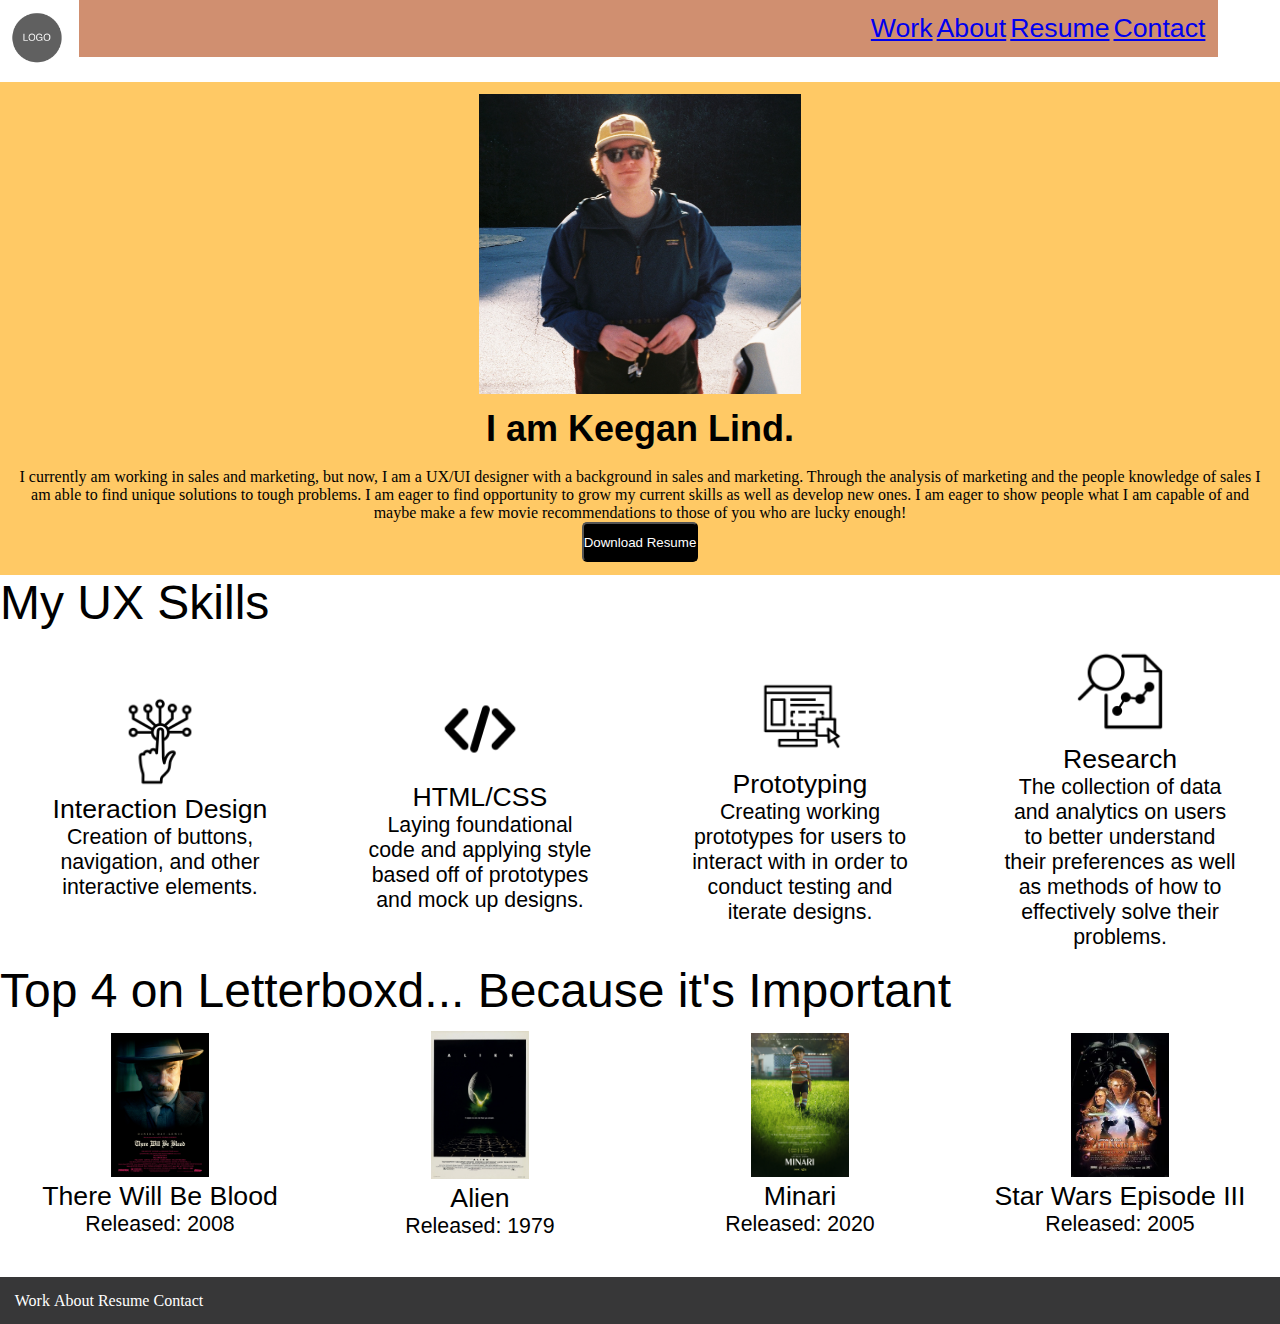
==== About.html @ 8c4ca6c2 "stuff" ====
<!DOCTYPE html>
<html>
    <head>
        <link rel="stylesheet" href="CSS/style.css">
        <title></title>
    </head>
    <body>
        <header class="navigation">
            <div class="inline-block" class="logo">
                <img id="logonav" src="Images/logo-placeholder-image.png">
            </div>
            <nav class="inline-block">
                <ul>
                    <li class="inline-block">
                        <a href="index.html">Work</a>
                    </li>
                    <li class="inline-block">
                        <a href="About.html">About</a>
                    </li>
                    <li class="inline-block">
                        <a href="resume.html">Resume</a>
                    </li>
                    <li class="inline-block">
                        <a href="contact.html">Contact</a>
                    </li>
                </ul>
            </nav>
        </header>
        <section class="heroImg">
            <div class="content">
                <img id="mainphoto" src="Images/me.jpg">
                <h2> I am Keegan Lind. </h2>
                    <br> 
                    I currently am working in sales and marketing, but now, I am a UX/UI designer with a background in sales and marketing. Through the analysis of marketing and the people knowledge of sales I am able to find unique solutions to tough problems. I am eager to find opportunity to grow my current skills as well as develop new ones. I am eager to show people what I am capable of and maybe make a few movie recommendations to those of you who are lucky enough!</p>
                <button>Download Resume</button>
            </div>
<!--  My UX Skills section coded using CSS flex -->
<section class="mySkills">
    <h1>My UX Skills</h1>
    <div class="flexContainer">
        <div>
            <img src="Images/id icon.png">
            <h3>Interaction Design</h3>
            <p>Creation of buttons, navigation, and other interactive elements.</p>
        </div>
        <div>
            <img src="Images/code.png">
            <h3>HTML/CSS</h3>
            <p>Laying foundational code and applying style based off of prototypes and mock up designs.</p>
        </div>
        <div>
            <img src="Images/prototype.png">
            <h3>Prototyping</h3>
            <p>Creating working prototypes for users to interact with in order to conduct testing and iterate designs.</p>
        </div>
        <div>
            <img src="Images/research.png">
            <h3>Research</h3>
            <p>The collection of data and analytics on users to better understand their preferences as well as methods of how to effectively solve their problems.</p>
        </div>
    </div>
    <section class="myMovies">
        <h1>Top 4 on Letterboxd... Because it's Important</h1>
        <div class="flexContainer">
            <div>
                <img src="Images/There_Will_Be_Blood_Poster.jpg">
                <h3>There Will Be Blood</h3>
                <p>Released: 2008</p>
            </div>
            <div>
                <img src="Images/Alien_movie_poster.jpg">
                <h3>Alien</h3>
                <p>Released: 1979</p>
            </div>
            <div>
                <img id="Minari" src="Images/Minari_(film).png">
                <h3>Minari</h3>
                <p>Released: 2020</p>
            </div>
            <div>
                <img src="Images/Star_Wars_Episode_III_Revenge_of_the_Sith_poster.jpg">
                <h3>Star Wars Episode III</h3>
                <p>Released: 2005</p>
            </div>
        </div>
</section>
<footer>
    <ul>
        <li class="inline-block">Work</li>
        <li class="inline-block">About</li>
        <li class="inline-block">Resume</li>
        <li class="inline-block">Contact</li>
    </ul>
</footer>
</body>
</html>
---- CSS/style.css ----
* {
    margin: 0;
    padding: 0;
    box-sizing: border-box;
}
/*!!!!!!!! FONTS//ASSETS !!!!!!!!*/
h1 {
    font-family: 'roca', sans-serif;
    font-size: 48px;
    font-weight: 400;
}
h2, h4 {
    font-family: 'roca', sans-serif;
    font-size: 36px;
    font-style: normal;
    font-weight: 900;
} 
h3, a {
    font-family: 'montserrat', sans-serif;
    font-size: 20pt;
    font-style: normal;
    font-weight: 400;
}  
p {
    font-family: 'montserrat', sans-serif;
    font-size: 16pt;
    font-style: normal;
    font-weight: 400;
}
img {
    width: inherit;
    height: inherit;
}
#minari {
    height: 259px;
    width: 385px;
}

/*!!!!!!!! HW 17 START !!!!!!!!*/

.inline-block {
    display: inline-block;
    vertical-align: top;
}
.logo {
    text-align: left;
    width: 2%;
    padding: 1%;
}
#logonav {
    height: 75px;
}
nav {
    width: 89%;
    padding: 1%;
    background-color: #D08F70;
    margin-bottom: 25px;
}
header ul {
    float: right;
    color: white;
}
.heroimg {
    width: auto;
    height: 600px;
    padding: 25px;
}
#mainphoto {
    height: 300px;
    margin-bottom: 10px;
}
.content {
    text-align: center;
    background-color: rgb(255, 201, 101);
    width: auto;
    margin: 0 auto;
    padding: 1%;
}
button {
    color: white;
    background-color: black;
    height: 40px;
    border-radius: 5px;
}
footer {
    margin-top: 25px;
    background-color: #373738;
    padding: 2px;
    color: white;
}
footer ul {
    display: inline-block;
    vertical-align: top;
    text-align: left;
    padding: 1%;
    color: white;

/*!!!!!!!! HW 18 START !!!!!!!!*/

}
.flexContainer{
    display: flex;
    margin: auto;
    flex-direction: row;
    align-items: center;
    justify-content: space-evenly;
}
.flexContainer div {
    text-align: center;
    width: 33%;
    margin: 1%;
}
.flexContainer p {
    margin-left: 10%;
    margin-right: 10%;
}

.workGrid {
    display: grid;
    grid-template-rows: auto auto auto;
    grid-template-columns: auto 1000px;
    grid-gap: 2%;
    padding: 2%;
    grid-template-areas: 
        "project1 img1"
        "project2 img2"
        "project3 img3";
}
.project1 {
    grid-area: project1;
    display: flex;
    flex-direction: column;
    justify-content: center;
}
.bsbImg {
    grid-area: img1;
    width: 90%;
    margin-left: 20%;
}
.project2 {
    grid-area: project2;
    display: flex;
    flex-direction: column;
    justify-content: center;
}
.appImg {
    grid-area: img2;
    width: 90%;
    margin-left: 20%;
}
.project3 {
    grid-area: project3;
    display: flex;
    flex-direction: column;
    justify-content: center;
}
.govImg {
    grid-area: img3;
    width: 90%;
    margin-left: 20%;
}


@media only screen and (max-width: 600px) {
    .flexContainer {
        flex-direction: row;
    }
    .flexContainer div {
        width: 100%;
    }
    .workGrid {
        grid-template-rows: auto auto auto;
        grid-template-columns: auto;
        grid-template-areas: 
            "project1"
            "img1"
            "project2" 
            "img2"
            "project3" 
            "img3";
    }
}
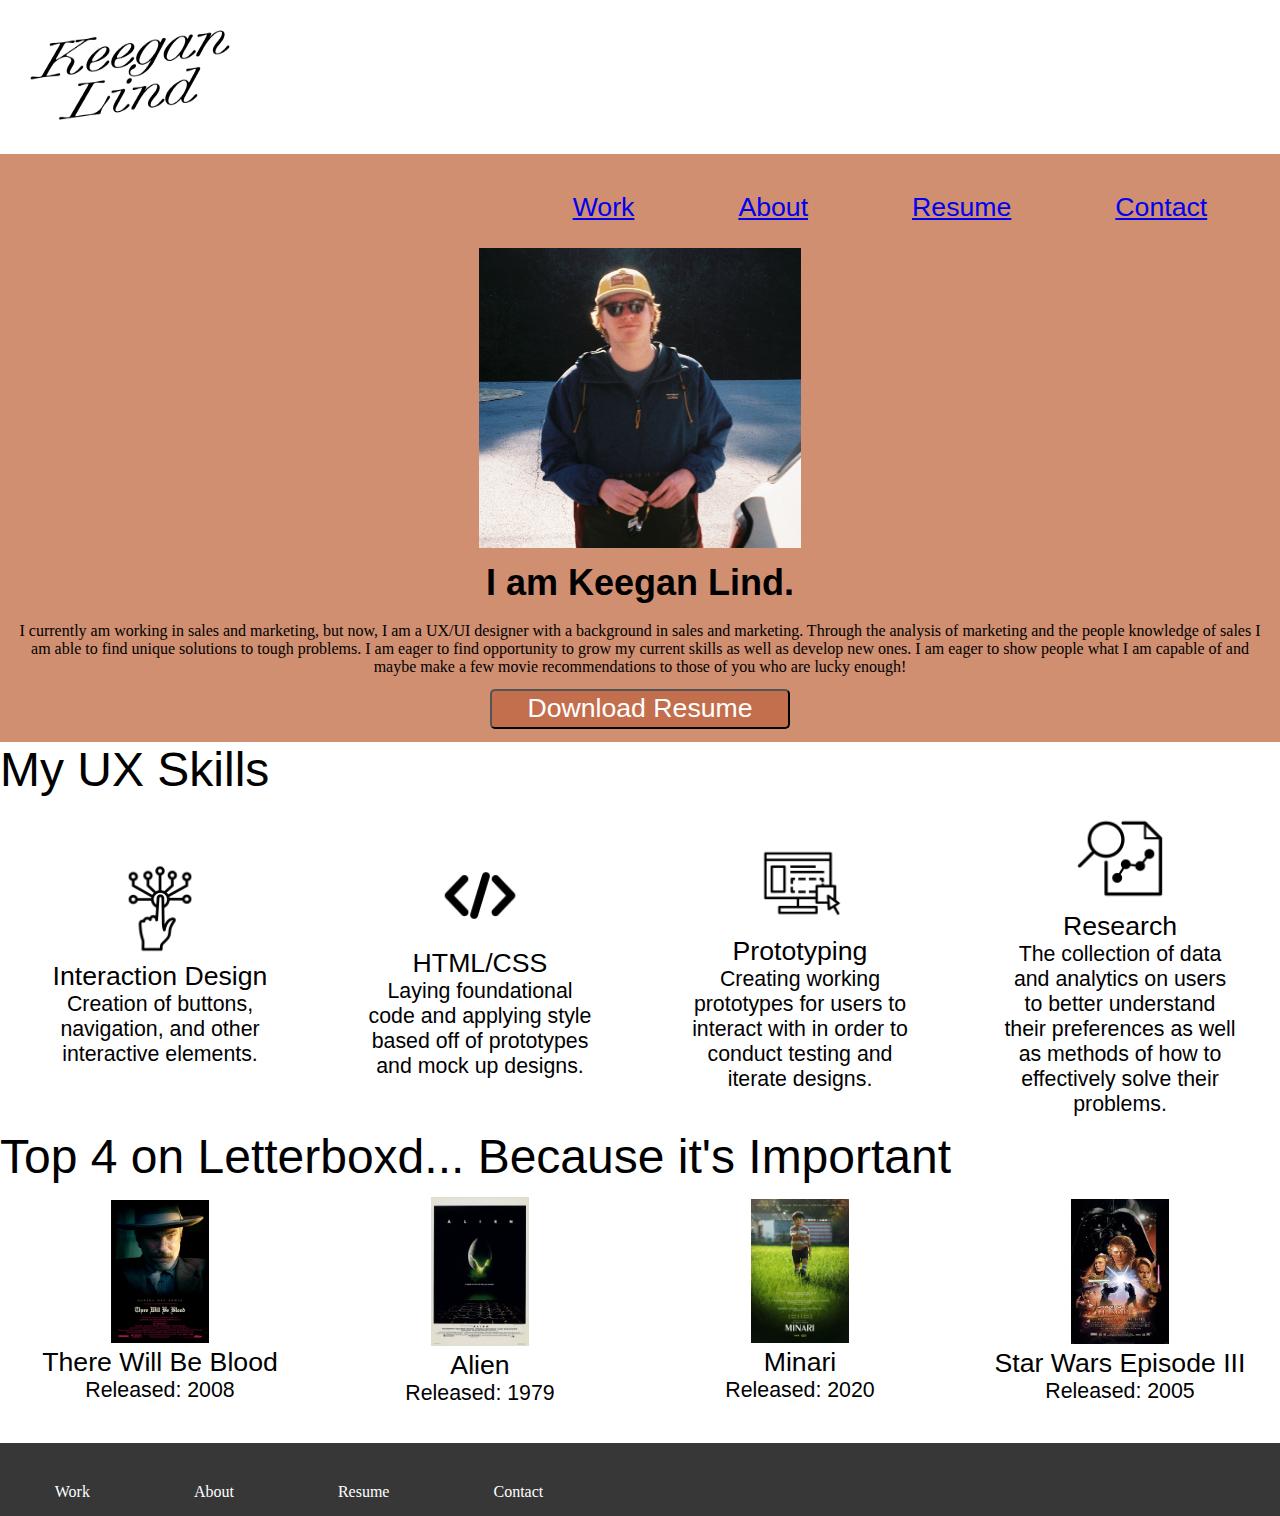
==== commit 15e975bd: "good start" ====
--- a/About.html
+++ b/About.html
@@ -7,7 +7,7 @@
     <body>
         <header class="navigation">
             <div class="inline-block" class="logo">
-                <img id="logonav" src="Images/logo-placeholder-image.png">
+                <img id="logonav" src="Images/STACKED 1IN.png">
             </div>
             <nav class="inline-block">
                 <ul>
--- a/CSS/style.css
+++ b/CSS/style.css
@@ -15,7 +15,7 @@
     font-style: normal;
     font-weight: 900;
 } 
-h3, a {
+h3, a, button {
     font-family: 'montserrat', sans-serif;
     font-size: 20pt;
     font-style: normal;
@@ -38,6 +38,12 @@
 
 /*!!!!!!!! HW 17 START !!!!!!!!*/
 
+div {
+    margin-top: 30px;
+    margin-bottom: 30px;
+    margin-left: 30px;
+    margin-right: 30px;
+}
 .inline-block {
     display: inline-block;
     vertical-align: top;
@@ -48,22 +54,28 @@
     padding: 1%;
 }
 #logonav {
-    height: 75px;
+    height: 90px;
+    background-color: transparent;
+    width: 200px;
 }
 nav {
-    width: 89%;
+    width: 100%;
     padding: 1%;
     background-color: #D08F70;
-    margin-bottom: 25px;
 }
 header ul {
     float: right;
     color: white;
 }
+li {
+    margin-left: 40px;
+    margin-right:60px;
+    margin-top: 25px;
+}
 .heroimg {
     width: auto;
     height: 600px;
-    padding: 25px;
+    padding: 10px;
 }
 #mainphoto {
     height: 300px;
@@ -71,16 +83,18 @@
 }
 .content {
     text-align: center;
-    background-color: rgb(255, 201, 101);
+    background-color: #D08F70;
     width: auto;
     margin: 0 auto;
     padding: 1%;
 }
 button {
     color: white;
-    background-color: black;
+    background-color: #c36f4e;
     height: 40px;
     border-radius: 5px;
+    margin-top: 1%;
+    width: 300px;
 }
 footer {
     margin-top: 25px;
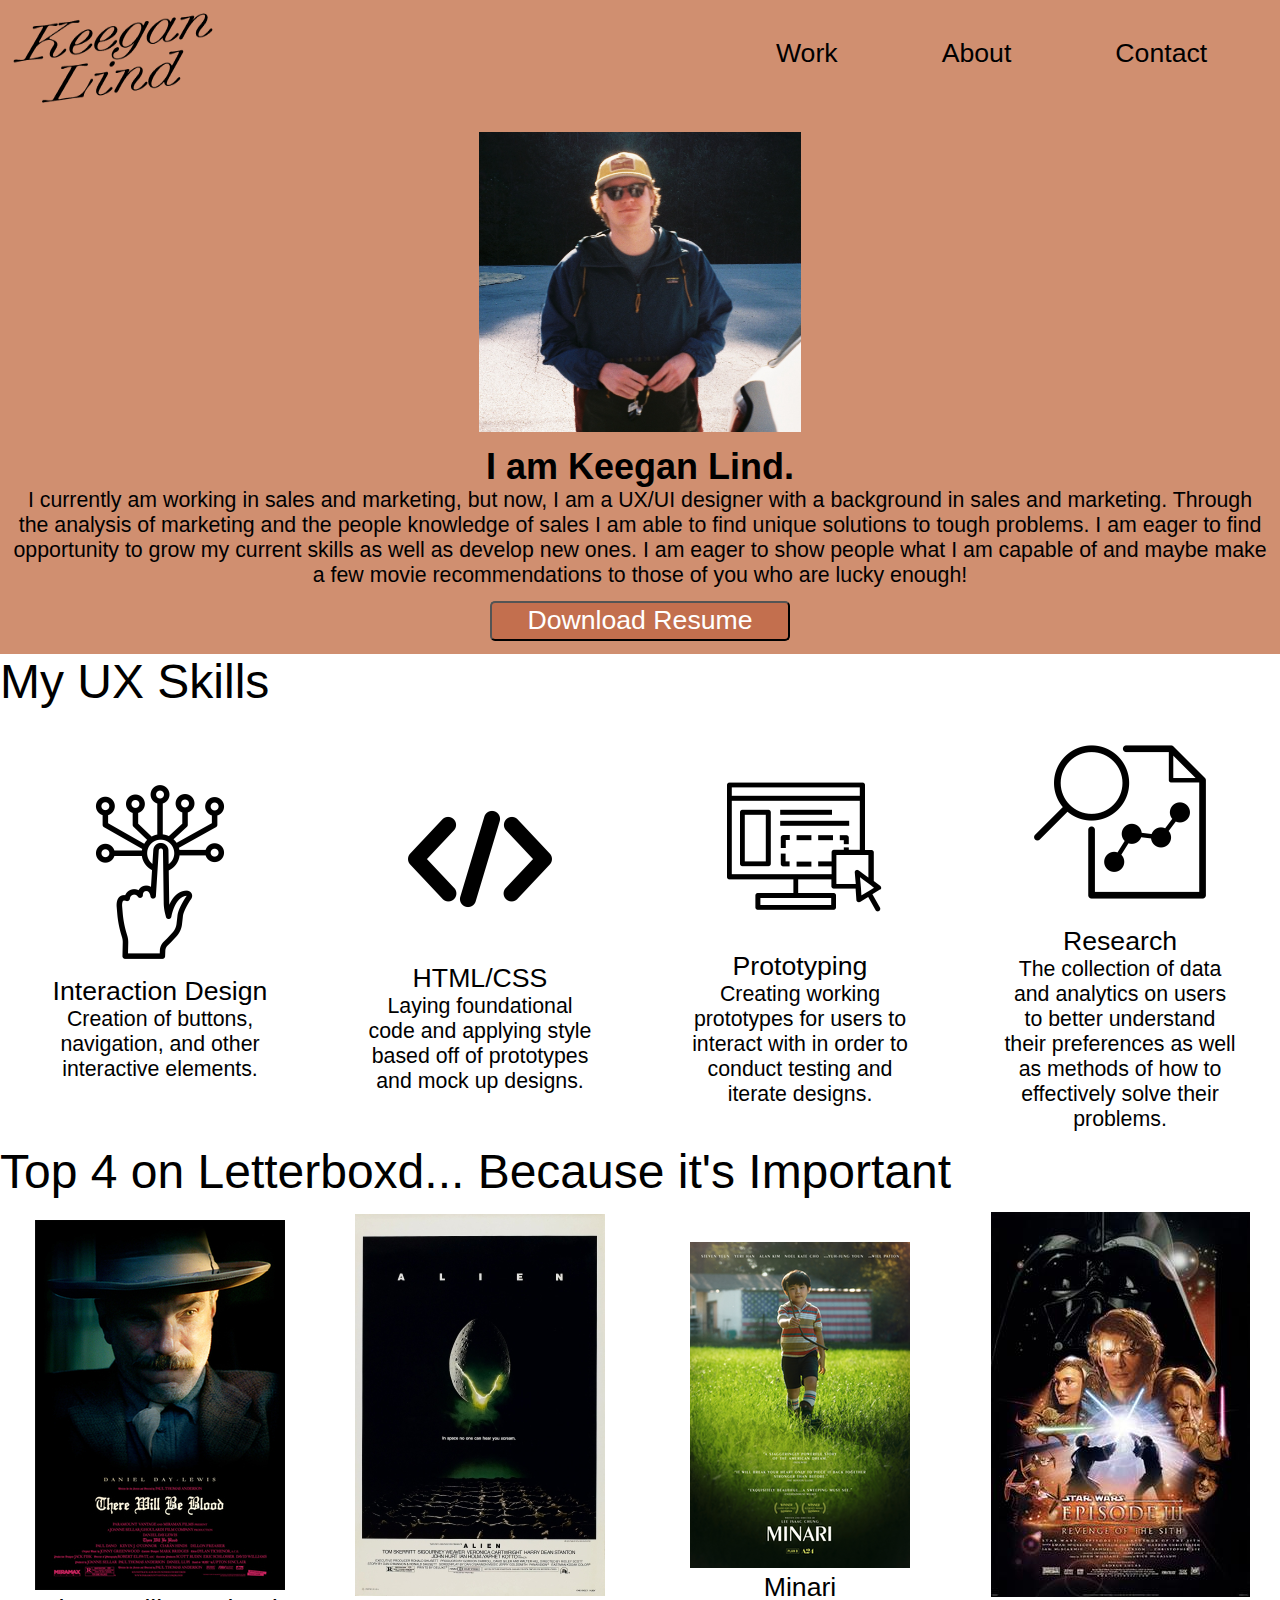
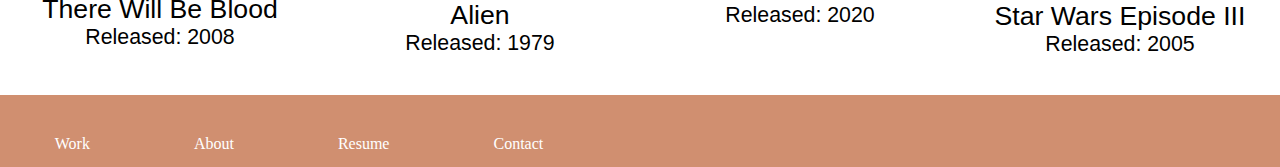
==== commit c4e5ee13: "l" ====
--- a/About.html
+++ b/About.html
@@ -2,23 +2,19 @@
 <html>
     <head>
         <link rel="stylesheet" href="CSS/style.css">
+        <script src="https://ajax.googleapis.com/ajax/libs/jquery/3.7.1/jquery.min.js"></script>
         <title></title>
     </head>
     <body>
         <header class="navigation">
-            <div class="inline-block" class="logo">
+            <nav class="inline-block">
                 <img id="logonav" src="Images/STACKED 1IN.png">
-            </div>
-            <nav class="inline-block">
                 <ul>
                     <li class="inline-block">
                         <a href="index.html">Work</a>
                     </li>
                     <li class="inline-block">
                         <a href="About.html">About</a>
-                    </li>
-                    <li class="inline-block">
-                        <a href="resume.html">Resume</a>
                     </li>
                     <li class="inline-block">
                         <a href="contact.html">Contact</a>
@@ -30,8 +26,7 @@
             <div class="content">
                 <img id="mainphoto" src="Images/me.jpg">
                 <h2> I am Keegan Lind. </h2>
-                    <br> 
-                    I currently am working in sales and marketing, but now, I am a UX/UI designer with a background in sales and marketing. Through the analysis of marketing and the people knowledge of sales I am able to find unique solutions to tough problems. I am eager to find opportunity to grow my current skills as well as develop new ones. I am eager to show people what I am capable of and maybe make a few movie recommendations to those of you who are lucky enough!</p>
+                <p>I currently am working in sales and marketing, but now, I am a UX/UI designer with a background in sales and marketing. Through the analysis of marketing and the people knowledge of sales I am able to find unique solutions to tough problems. I am eager to find opportunity to grow my current skills as well as develop new ones. I am eager to show people what I am capable of and maybe make a few movie recommendations to those of you who are lucky enough!</p>
                 <button>Download Resume</button>
             </div>
 <!--  My UX Skills section coded using CSS flex -->
@@ -77,7 +72,7 @@
                 <h3>Minari</h3>
                 <p>Released: 2020</p>
             </div>
-            <div>
+            <div class="ROTS">
                 <img src="Images/Star_Wars_Episode_III_Revenge_of_the_Sith_poster.jpg">
                 <h3>Star Wars Episode III</h3>
                 <p>Released: 2005</p>
@@ -93,4 +88,5 @@
     </ul>
 </footer>
 </body>
+<script src="js/index.js"></script>
 </html>--- a/CSS/style.css
+++ b/CSS/style.css
@@ -27,23 +27,55 @@
     font-style: normal;
     font-weight: 400;
 }
-img {
-    width: inherit;
-    height: inherit;
-}
 #minari {
     height: 259px;
     width: 385px;
 }
+.preloader {
+    position: fixed;
+    width: 100%;
+    height: 100vh;
+    z-index: 100000;
+    background-color:white;
+    top: 0;
+    display: flex;
+    align-items: center;
+    justify-content: center;
+  }
+  .preloader img{
+    animation: spin 3s ease;
+    width: 150px;
+  }
+  
+  @keyframes spin {
+    0% {
+      transform: rotate(0deg);
+    }
+    50% {
+      transform: rotate(360deg)
+    }
+    100% {
+      transform: rotate(720deg);
+    }
+  }
+.contact {
+    background-color: #D08F70;
+  }
+  .mb-3 {
+    margin-top: 10px;
+    font-family: 'montserrat', sans-serif;
+    font-size: 16pt;
+    font-style: normal;
+    font-weight: 400;
+  }
+  .mb-3 button {
+    background-color: #D08F70;
+    outline: black;
+  }
 
 /*!!!!!!!! HW 17 START !!!!!!!!*/
 
-div {
-    margin-top: 30px;
-    margin-bottom: 30px;
-    margin-left: 30px;
-    margin-right: 30px;
-}
+
 .inline-block {
     display: inline-block;
     vertical-align: top;
@@ -62,6 +94,7 @@
     width: 100%;
     padding: 1%;
     background-color: #D08F70;
+
 }
 header ul {
     float: right;
@@ -72,8 +105,17 @@
     margin-right:60px;
     margin-top: 25px;
 }
+a:link {
+    color: black;
+    background-color: #D08F70;
+    text-decoration: none;
+}
+a:visited {
+    color: black;
+    background-color: #D08F70;
+    text-decoration: none;
+}
 .heroimg {
-    width: auto;
     height: 600px;
     padding: 10px;
 }
@@ -85,7 +127,6 @@
     text-align: center;
     background-color: #D08F70;
     width: auto;
-    margin: 0 auto;
     padding: 1%;
 }
 button {
@@ -98,7 +139,7 @@
 }
 footer {
     margin-top: 25px;
-    background-color: #373738;
+    background-color: #D08F70;
     padding: 2px;
     color: white;
 }
@@ -195,4 +236,7 @@
     }
 }
 
-
+/*!!!!!!!! HW 19 START !!!!!!!!*/
+html {
+    scroll-behavior: smooth;
+}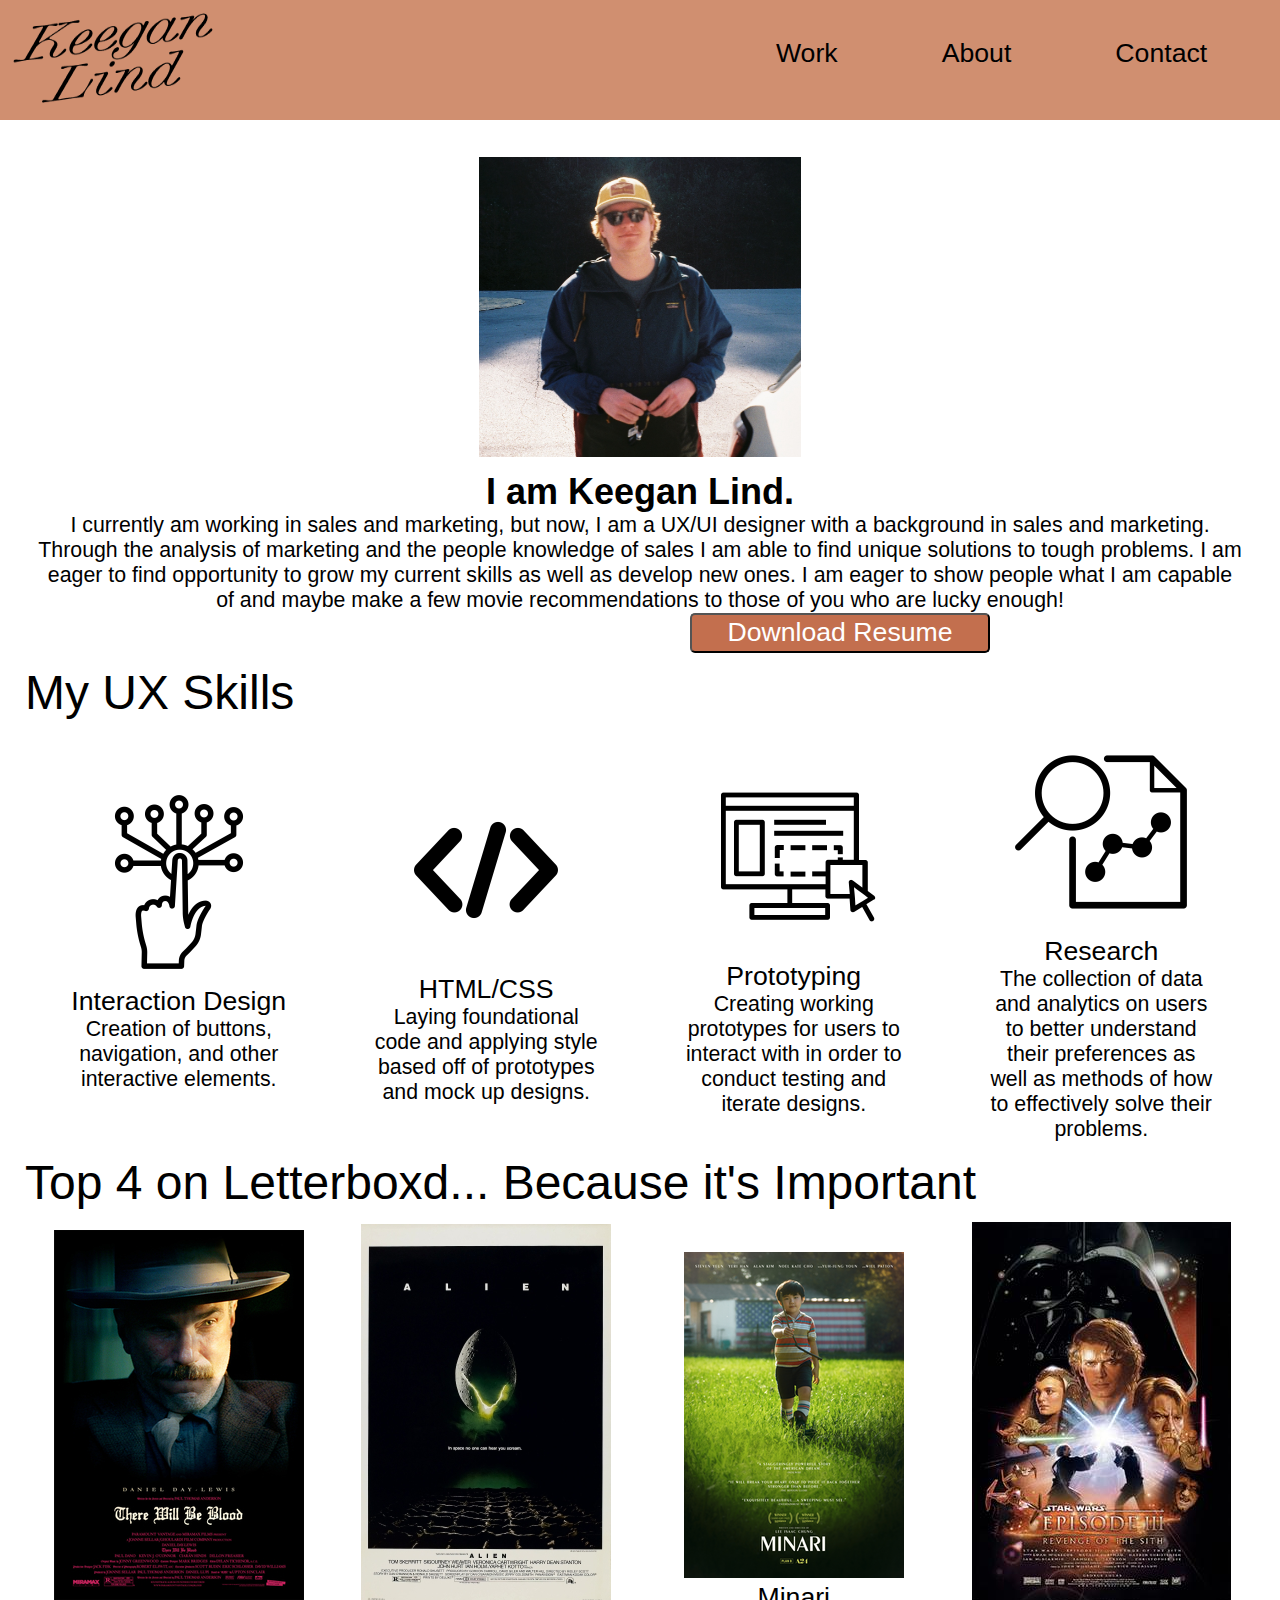
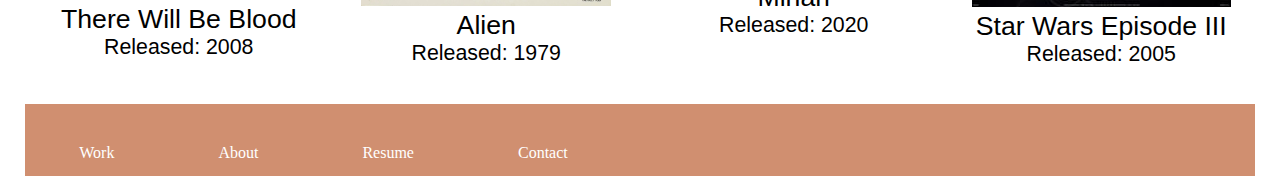
==== commit beb6e9a2: "final" ====
--- a/About.html
+++ b/About.html
@@ -22,9 +22,9 @@
                 </ul>
             </nav>
         </header>
-        <section class="heroImg">
-            <div class="content">
-                <img id="mainphoto" src="Images/me.jpg">
+        <section class="about">
+            <div class="aboutContent">
+                <img id="aboutImg" src="Images/me.jpg">
                 <h2> I am Keegan Lind. </h2>
                 <p>I currently am working in sales and marketing, but now, I am a UX/UI designer with a background in sales and marketing. Through the analysis of marketing and the people knowledge of sales I am able to find unique solutions to tough problems. I am eager to find opportunity to grow my current skills as well as develop new ones. I am eager to show people what I am capable of and maybe make a few movie recommendations to those of you who are lucky enough!</p>
                 <button>Download Resume</button>
--- a/CSS/style.css
+++ b/CSS/style.css
@@ -116,26 +116,65 @@
     text-decoration: none;
 }
 .heroimg {
-    height: 600px;
+    height: 400px;
     padding: 10px;
 }
 #mainphoto {
-    height: 300px;
-    margin-bottom: 10px;
+    display: flex;
+    align-items: start;
+    justify-content: end;
+    height: 200px;
+    margin-right: 5%;
 }
 .content {
-    text-align: center;
-    background-color: #D08F70;
+    text-align: left;
+    background: #FBE7C8;
     width: auto;
     padding: 1%;
+}
+.heroTxt div {
+    display: flex;
+    align-self: center;
+    justify-content: space-around;
+}
+.heroTxt h2 {
+    display: flex;
+    width: 252.743px;
+    height: 56.46px;
+    flex-direction: row-reverse;
+    align-items: flex-start;
+    justify-content: flex-start;
+}
+.heroTxt h1 {
+    display: flex;
+    width: 806.372px;
+    height: 56.46px;
+    flex-direction: row-reverse;
+    justify-content: center;
+}
+.heroTxt h3 {
+    display: flex;
+    width: 300.885px;
+    height: 56.46px;
+    flex-direction: row-reverse;
+    justify-content: flex-start;
+    margin-left: 300px;
+}
+.heroTxt p {
+    display: flex;
+    width: 598.159px;
+    height: 132.425px;
+    flex-shrink: 0;
+    flex-direction: row;
+    margin-left: 150px;
 }
 button {
     color: white;
     background-color: #c36f4e;
     height: 40px;
     border-radius: 5px;
-    margin-top: 1%;
     width: 300px;
+    margin-left: 400px;
 }
 footer {
     margin-top: 25px;
@@ -149,10 +188,24 @@
     text-align: left;
     padding: 1%;
     color: white;
-
+}
+.about {
+    width: auto;
+    height: 600px;
+    padding: 25px;
+}
+#aboutImg {
+    height: 300px;
+    margin-bottom: 10px;
+}
+.aboutContent {
+    text-align: center;
+    width: auto;
+    margin: 0 auto;
+    padding: 1%;
+}
 /*!!!!!!!! HW 18 START !!!!!!!!*/
 
-}
 .flexContainer{
     display: flex;
     margin: auto;
